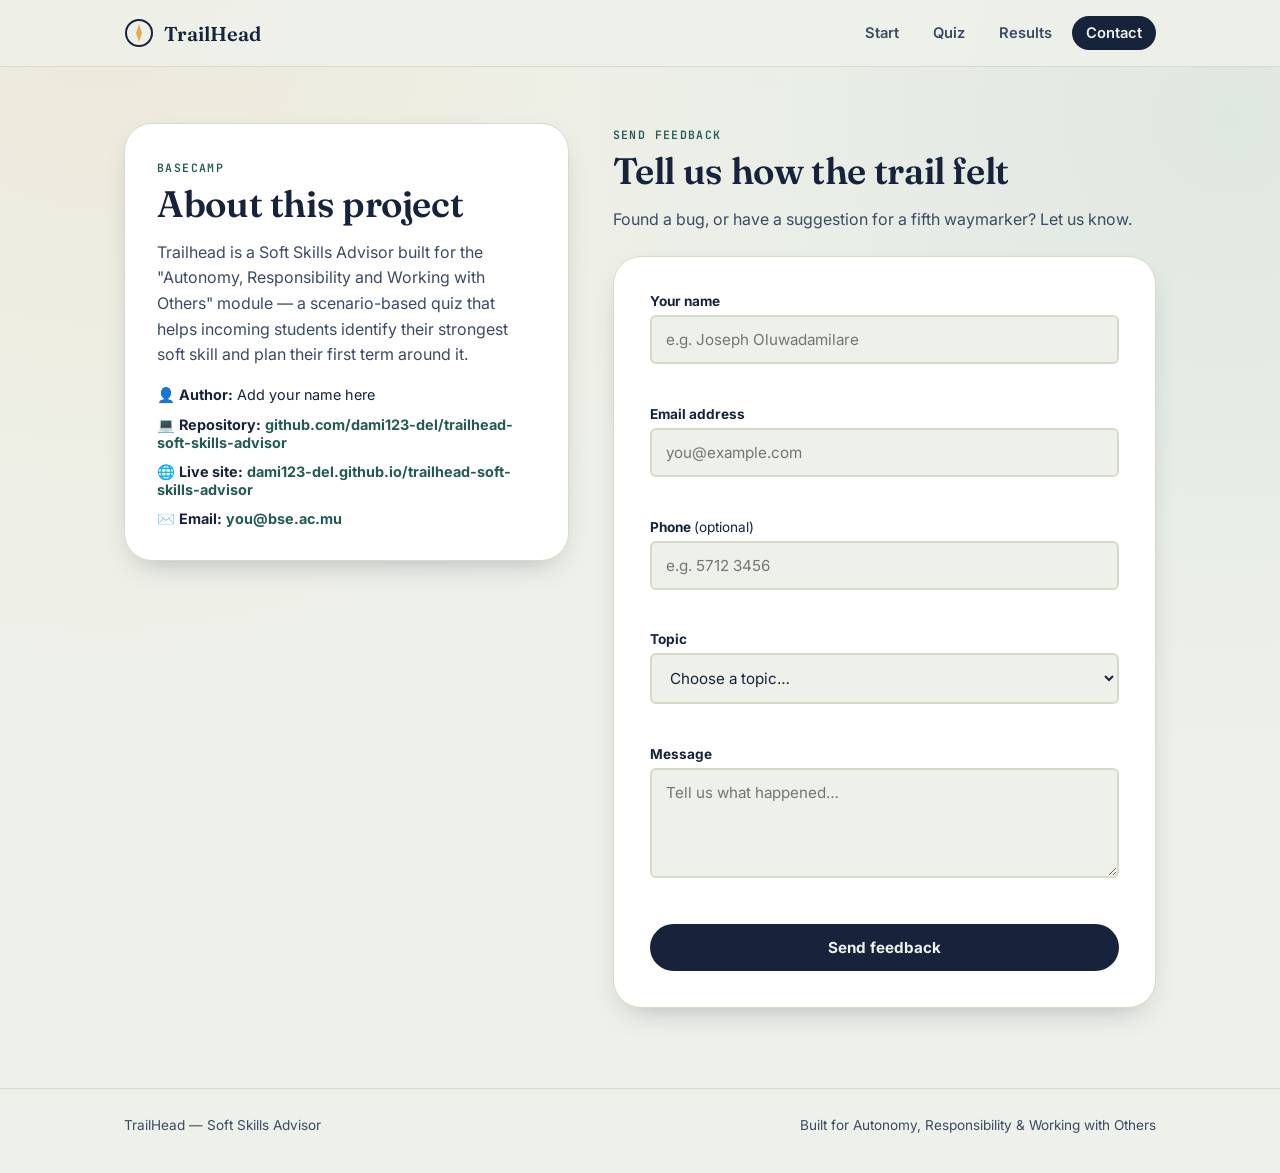
==== contact.html @ 991519ac "building an interactive website that help incoming students find thier strength" ====
<!DOCTYPE html>
<html lang="en">
<head>
<meta charset="UTF-8" />
<meta name="viewport" content="width=device-width, initial-scale=1.0" />
<title>Contact — TrailHead Soft Skills Advisor</title>
<meta name="description" content="Get in touch or send feedback about the TrailHead Soft Skills Advisor." />
<link rel="icon" type="image/svg+xml" href="data:image/svg+xml,%3Csvg xmlns='http://www.w3.org/2000/svg' viewBox='0 0 30 30'%3E%3Ccircle cx='15' cy='15' r='13' fill='%2316233b'/%3E%3Cpath d='M15 6L18 15L15 24L12 15L15 6Z' fill='%23e3a857'/%3E%3C/svg%3E" />
<link rel="preconnect" href="https://fonts.googleapis.com">
<link rel="preconnect" href="https://fonts.gstatic.com" crossorigin>
<link href="https://fonts.googleapis.com/css2?family=Fraunces:opsz,wght@9..144,500;9..144,600;9..144,700&family=Inter:wght@400;600;700&family=JetBrains+Mono:wght@500;700&display=swap" rel="stylesheet">
<link rel="stylesheet" href="css/base.css" />
<link rel="stylesheet" href="css/contact.css" />
</head>
<body>

<header class="site-header">
  <div class="wrap">
    <a class="brand" href="index.html">
      <svg class="brand-mark" viewBox="0 0 30 30" fill="none" xmlns="http://www.w3.org/2000/svg" aria-hidden="true">
        <circle cx="15" cy="15" r="13" stroke="#16233b" stroke-width="2"/>
        <path d="M15 6L18 15L15 24L12 15L15 6Z" fill="#e3a857"/>
      </svg>
      TrailHead
    </a>
    <nav class="site-nav" aria-label="Primary">
      <a href="index.html">Start</a>
      <a href="quiz.html">Quiz</a>
      <a href="results.html">Results</a>
      <a href="contact.html" aria-current="page">Contact</a>
    </nav>
  </div>
</header>

<main class="wrap">
  <section class="contact-grid">

    <div class="author-card fade-up" style="--delay:0s;">
      <span class="eyebrow">Basecamp</span>
      <h2 style="margin-top:8px;">About this project</h2>
      <p>
        Trailhead is a Soft Skills Advisor built for the "Autonomy, Responsibility and
        Working with Others" module — a scenario-based quiz that helps incoming
        students identify their strongest soft skill and plan their first term around it.
      </p>
      <ul>
        <li>👤 <strong>Author:</strong> <span id="authorName">Add your name here</span></li>
        <li>💻 <strong>Repository:</strong> <a href="https://github.com/dami123-del/trailhead-soft-skills-advisor" target="_blank" rel="noopener">github.com/dami123-del/trailhead-soft-skills-advisor</a></li>
        <li>🌐 <strong>Live site:</strong> <a href="https://dami123-del.github.io/trailhead-soft-skills-advisor/" target="_blank" rel="noopener">dami123-del.github.io/trailhead-soft-skills-advisor</a></li>
        <li>✉️ <strong>Email:</strong> <a href="mailto:you@bse.ac.mu">you@bse.ac.mu</a></li>
      </ul>
    </div>

    <div class="fade-up" style="--delay:0.15s;">
      <span class="eyebrow">Send feedback</span>
      <h2 style="margin-top:8px;">Tell us how the trail felt</h2>
      <p style="margin-bottom:24px;">Found a bug, or have a suggestion for a fifth waymarker? Let us know.</p>

      <form class="form-card" id="contactForm" novalidate>
        <div class="field" id="field-cname">
          <label for="cname">Your name</label>
          <input type="text" id="cname" name="cname" placeholder="e.g. Joseph Oluwadamilare" autocomplete="name" />
          <span class="error-message" role="alert"></span>
        </div>

        <div class="field" id="field-cemail">
          <label for="cemail">Email address</label>
          <input type="email" id="cemail" name="cemail" placeholder="you@example.com" autocomplete="email" />
          <span class="error-message" role="alert"></span>
        </div>

        <div class="field" id="field-cphone">
          <label for="cphone">Phone <span style="font-weight:400;">(optional)</span></label>
          <input type="tel" id="cphone" name="cphone" placeholder="e.g. 5712 3456" autocomplete="tel" />
          <span class="error-message" role="alert"></span>
        </div>

        <div class="field" id="field-csubject">
          <label for="csubject">Topic</label>
          <select id="csubject" name="csubject">
            <option value="">Choose a topic…</option>
            <option value="bug">Something's broken</option>
            <option value="idea">Feature idea</option>
            <option value="results">Question about my results</option>
            <option value="other">Other</option>
          </select>
          <span class="error-message" role="alert"></span>
        </div>

        <div class="field" id="field-cmessage">
          <label for="cmessage">Message</label>
          <textarea id="cmessage" name="cmessage" placeholder="Tell us what happened…"></textarea>
          <span class="error-message" role="alert"></span>
        </div>

        <button type="submit" class="btn btn-primary" style="width:100%;">Send feedback</button>
        <div class="form-status" id="contactStatus" role="status"></div>
      </form>
    </div>

  </section>
</main>

<footer class="site-footer">
  <div class="wrap">
    <span>TrailHead — Soft Skills Advisor</span>
    <span>Built for Autonomy, Responsibility &amp; Working with Others</span>
  </div>
</footer>

<script src="js/validation.js"></script>
<script src="js/contact.js"></script>
</body>
</html>
---- css/base.css ----
/* ==========================================================================
   BASE.CSS — shared across all four pages
   Loaded first by every page, before that page's own stylesheet. Holds only
   truly global concerns: design tokens, the reset, site chrome (header,
   nav, footer), typography, and buttons. Page-specific layout lives in
   landing.css / quiz.css / results.css / contact.css instead.
   ========================================================================== */

/* ---- Design tokens -------------------------------------------------- */
:root {
  /* Colour palette (named, not generic) */
  --ink: #16233b;          /* trail-night navy — primary text & dark surfaces */
  --ink-soft: #3c4a63;      /* secondary text on light surfaces */
  --paper: #eef1ea;         /* lichen paper — light section background */
  --paper-raised: #ffffff;  /* card surface on top of paper */
  --line: #d7d9c9;          /* hairline borders on paper */
  --amber: #e3a857;         /* waymarker amber — primary accent / CTAs */
  --amber-dark: #c78a3a;
  --moss: #2f7a6f;          /* growth moss — secondary accent, success state */
  --moss-dark: #235b53;
  --clay: #b5533c;          /* trail-clay — error / warning only, used sparingly */
  --clay-soft: #f4e2dc;

  /* Category colours (used on results radar + quiz tags) */
  --cat-communication: #e3a857;
  --cat-critical: #2f7a6f;
  --cat-time: #5b7fb5;
  --cat-leadership: #b5533c;

  /* Type scale */
  --font-display: "Fraunces", Georgia, serif;
  --font-body: "Inter", -apple-system, Segoe UI, sans-serif;
  --font-mono: "JetBrains Mono", "Courier New", monospace;

  /* Spacing / shape */
  --radius-s: 6px;
  --radius-m: 14px;
  --radius-l: 28px;
  --shadow-card: 0 12px 30px -14px rgba(22, 35, 59, 0.35);
  --ease: cubic-bezier(0.22, 1, 0.36, 1);
}

/* ---- Reset ------------------------------------------------------------ */
* { box-sizing: border-box; }
html { scroll-behavior: smooth; }
body {
  margin: 0;
  font-family: var(--font-body);
  color: var(--ink);
  background:
    radial-gradient(circle at 8% 0%, rgba(227, 168, 87, 0.10), transparent 42%),
    radial-gradient(circle at 96% 10%, rgba(47, 122, 111, 0.08), transparent 40%),
    var(--paper);
  -webkit-font-smoothing: antialiased;
}
img { max-width: 100%; display: block; }
button { font-family: inherit; cursor: pointer; }
a { color: inherit; }

/* ---- Shared entrance animation --------------------------------------
   Used on page load across all four pages. `--delay` lets a group of
   elements (e.g. the four category cards) cascade instead of popping in
   together, which is what turns a static layout into a sequenced moment.
   Lives in base.css (not a page file) because every page uses it. */
@keyframes fade-up {
  from { opacity: 0; transform: translateY(16px); }
  to   { opacity: 1; transform: translateY(0); }
}
.fade-up {
  animation: fade-up 0.6s var(--ease) both;
  animation-delay: var(--delay, 0s);
}

/* Respect reduced-motion preference across the whole site */
@media (prefers-reduced-motion: reduce) {
  *, *::before, *::after {
    animation-duration: 0.001ms !important;
    animation-iteration-count: 1 !important;
    transition-duration: 0.001ms !important;
    scroll-behavior: auto !important;
  }
}

/* Visible keyboard focus everywhere (accessibility floor) */
a:focus-visible, button:focus-visible, input:focus-visible,
textarea:focus-visible, select:focus-visible, [tabindex]:focus-visible {
  outline: 3px solid var(--amber-dark);
  outline-offset: 3px;
  border-radius: var(--radius-s);
}

/* ---- Layout shell ------------------------------------------------------ */
.wrap { max-width: 1080px; margin: 0 auto; padding: 0 24px; }

.site-header {
  position: sticky; top: 0; z-index: 40;
  background: rgba(238, 241, 234, 0.86);
  backdrop-filter: blur(10px);
  border-bottom: 1px solid var(--line);
}
.site-header .wrap {
  display: flex; align-items: center; justify-content: space-between;
  padding-top: 16px; padding-bottom: 16px;
}
.brand {
  display: flex; align-items: center; gap: 10px;
  font-family: var(--font-display);
  font-weight: 600; font-size: 1.25rem; text-decoration: none; color: var(--ink);
}
.brand-mark {
  width: 30px; height: 30px; flex-shrink: 0;
}
.site-nav { display: flex; gap: 6px; }
.site-nav a {
  position: relative; text-decoration: none; font-size: 0.92rem; font-weight: 600;
  color: var(--ink-soft); padding: 8px 14px; border-radius: 999px;
  transition: background 0.2s var(--ease), color 0.2s var(--ease);
}
.site-nav a::after {
  content: ""; position: absolute; left: 14px; right: 14px; bottom: 4px;
  height: 2px; background: var(--amber); border-radius: 2px;
  transform: scaleX(0); transform-origin: left;
  transition: transform 0.25s var(--ease);
}
.site-nav a:hover::after { transform: scaleX(1); }
.site-nav a:hover { color: var(--ink); }
.site-nav a[aria-current="page"] {
  background: var(--ink); color: var(--paper);
}
.site-nav a[aria-current="page"]::after { display: none; }

.site-footer {
  border-top: 1px solid var(--line);
  padding: 28px 0 40px;
  color: var(--ink-soft);
  font-size: 0.85rem;
}
.site-footer .wrap { display: flex; justify-content: space-between; flex-wrap: wrap; gap: 8px; }

/* ---- Typography --------------------------------------------------------- */
h1, h2, h3 { font-family: var(--font-display); margin: 0 0 0.4em; line-height: 1.08; letter-spacing: -0.01em; }
h1 { font-size: clamp(2.4rem, 5vw, 3.6rem); font-weight: 600; }
h2 { font-size: clamp(1.7rem, 3vw, 2.3rem); font-weight: 600; }
h3 { font-size: 1.2rem; font-weight: 600; }
p { line-height: 1.6; color: var(--ink-soft); }
.eyebrow {
  font-family: var(--font-mono); text-transform: uppercase; letter-spacing: 0.12em;
  font-size: 0.72rem; color: var(--moss-dark); font-weight: 600;
}

/* ---- Buttons --------------------------------------------------------- */
.btn {
  display: inline-flex; align-items: center; justify-content: center; gap: 8px;
  border: none; border-radius: 999px; padding: 14px 28px;
  font-weight: 700; font-size: 0.95rem; text-decoration: none;
  transition: transform 0.18s var(--ease), box-shadow 0.18s var(--ease), background 0.18s var(--ease);
}
.btn-primary {
  background: var(--ink); color: var(--paper); position: relative; overflow: hidden;
}
.btn-primary::before {
  content: ""; position: absolute; top: 0; left: -60%; width: 40%; height: 100%;
  background: linear-gradient(115deg, transparent, rgba(255,255,255,0.22), transparent);
  transform: skewX(-20deg); transition: left 0.55s var(--ease);
}
.btn-primary:hover::before { left: 130%; }
.btn-primary:hover { transform: translateY(-2px); box-shadow: 0 10px 22px -10px rgba(22,35,59,0.55); background: var(--moss-dark); }
.btn-primary:disabled { opacity: 0.45; cursor: not-allowed; transform: none; box-shadow: none; }
.btn-primary:disabled::before { display: none; }
.btn-ghost { background: transparent; color: var(--ink); border: 2px solid var(--ink); }
.btn-ghost:hover { background: var(--ink); color: var(--paper); }
.btn-amber { background: var(--amber); color: var(--ink); }
.btn-amber:hover { background: var(--amber-dark); transform: translateY(-2px); }
.btn:active { transform: translateY(0); }

/* ---- Responsive (chrome only) -------------------------------------------- */
@media (max-width: 560px) {
  .site-nav { display: none; }
}
---- css/contact.css ----
/* ==========================================================================
   CONTACT.CSS — contact.html only
   Loaded after base.css. Covers the two-column contact layout, the author
   info card, and the feedback form. The form block is the same one used in
   landing.css — duplicated intentionally so this file works standalone.
   ========================================================================== */

.contact-grid { display: grid; grid-template-columns: 0.9fr 1.1fr; gap: 44px; padding: 56px 0 80px; align-items: start; }
.author-card {
  background: var(--paper-raised); border: 1px solid var(--line); border-radius: var(--radius-l);
  padding: 32px; box-shadow: var(--shadow-card);
}
.author-card ul { list-style: none; padding: 0; margin: 18px 0 0; display: grid; gap: 12px; font-size: 0.9rem; }
.author-card ul a { text-decoration: none; font-weight: 700; color: var(--moss-dark); }
.author-card ul a:hover { text-decoration: underline; }

/* ---- Feedback form ---------------------------------------------------------
   Identical block also appears in landing.css for the preliminary details
   form — kept duplicated on purpose so each page's stylesheet stands alone. */
.form-card {
  background: var(--paper-raised); border: 1px solid var(--line);
  border-radius: var(--radius-l); padding: 36px; box-shadow: var(--shadow-card);
}
.field { margin-bottom: 22px; position: relative; }
.field label {
  display: block; font-weight: 700; font-size: 0.85rem; margin-bottom: 6px; color: var(--ink);
}
.field .hint { font-size: 0.78rem; color: var(--ink-soft); margin-top: 4px; }
.field input, .field textarea, .field select {
  width: 100%; padding: 13px 14px; border-radius: var(--radius-s);
  border: 2px solid var(--line); background: var(--paper); font-size: 0.95rem;
  font-family: inherit; color: var(--ink);
  transition: border-color 0.16s var(--ease), background 0.16s var(--ease), box-shadow 0.16s var(--ease);
}
.field textarea { resize: vertical; min-height: 110px; }
.field input:focus, .field textarea:focus, .field select:focus {
  outline: none; border-color: var(--ink); background: var(--paper-raised);
}
/* real-time validation state classes toggled by JS */
.field.is-valid input, .field.is-valid textarea { border-color: var(--moss); background: #f1f8f6; }
.field.is-invalid input, .field.is-invalid textarea { border-color: var(--clay); background: var(--clay-soft); }
.field .error-message {
  display: block; min-height: 1.1em; font-size: 0.78rem; color: var(--clay);
  margin-top: 6px; font-weight: 600;
  opacity: 0; transform: translateY(-4px);
  transition: opacity 0.18s var(--ease), transform 0.18s var(--ease);
}
.field.is-invalid .error-message { opacity: 1; transform: translateY(0); }
.field .valid-icon, .field .invalid-icon {
  position: absolute; right: 14px; top: 40px; opacity: 0; transition: opacity 0.15s var(--ease);
  font-size: 0.95rem;
}
.field.is-valid .valid-icon { opacity: 1; color: var(--moss); }
.field.is-invalid .invalid-icon { opacity: 1; color: var(--clay); }

.form-status {
  margin-top: 18px; padding: 12px 16px; border-radius: var(--radius-s);
  font-size: 0.85rem; font-weight: 600; display: none;
}
.form-status.show { display: block; }
.form-status.success { background: #eaf5f2; color: var(--moss-dark); }
.form-status.error { background: var(--clay-soft); color: var(--clay); }

/* ---- Responsive ------------------------------------------------------------ */
@media (max-width: 880px) {
  .contact-grid { grid-template-columns: 1fr; }
}
@media (max-width: 560px) {
  .form-card { padding: 24px; }
}
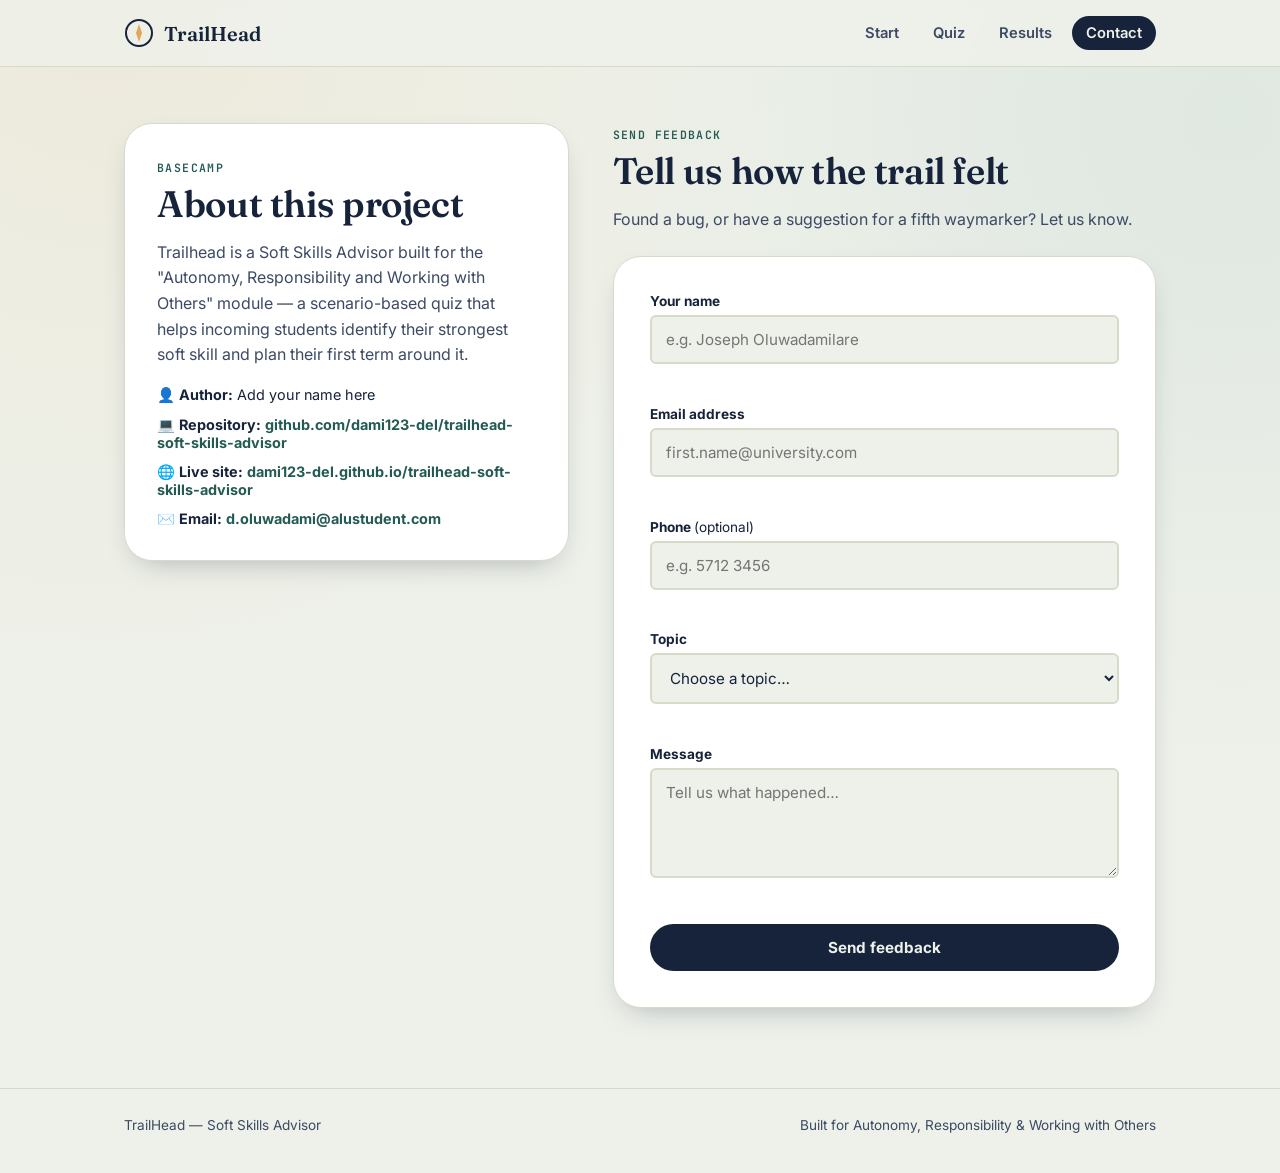
==== commit 3a81238d: "building an interactive website that help incoming students find thier strength" ====
--- a/contact.html
+++ b/contact.html
@@ -47,7 +47,7 @@
         <li>👤 <strong>Author:</strong> <span id="authorName">Add your name here</span></li>
         <li>💻 <strong>Repository:</strong> <a href="https://github.com/dami123-del/trailhead-soft-skills-advisor" target="_blank" rel="noopener">github.com/dami123-del/trailhead-soft-skills-advisor</a></li>
         <li>🌐 <strong>Live site:</strong> <a href="https://dami123-del.github.io/trailhead-soft-skills-advisor/" target="_blank" rel="noopener">dami123-del.github.io/trailhead-soft-skills-advisor</a></li>
-        <li>✉️ <strong>Email:</strong> <a href="mailto:you@bse.ac.mu">you@bse.ac.mu</a></li>
+        <li>✉️ <strong>Email:</strong> <a href="mailto:you@bse.ac.mu">d.oluwadami@alustudent.com</a></li>
       </ul>
     </div>
 
@@ -65,7 +65,7 @@
 
         <div class="field" id="field-cemail">
           <label for="cemail">Email address</label>
-          <input type="email" id="cemail" name="cemail" placeholder="you@example.com" autocomplete="email" />
+          <input type="email" id="cemail" name="cemail" placeholder="first.name@university.com" autocomplete="email" />
           <span class="error-message" role="alert"></span>
         </div>
 
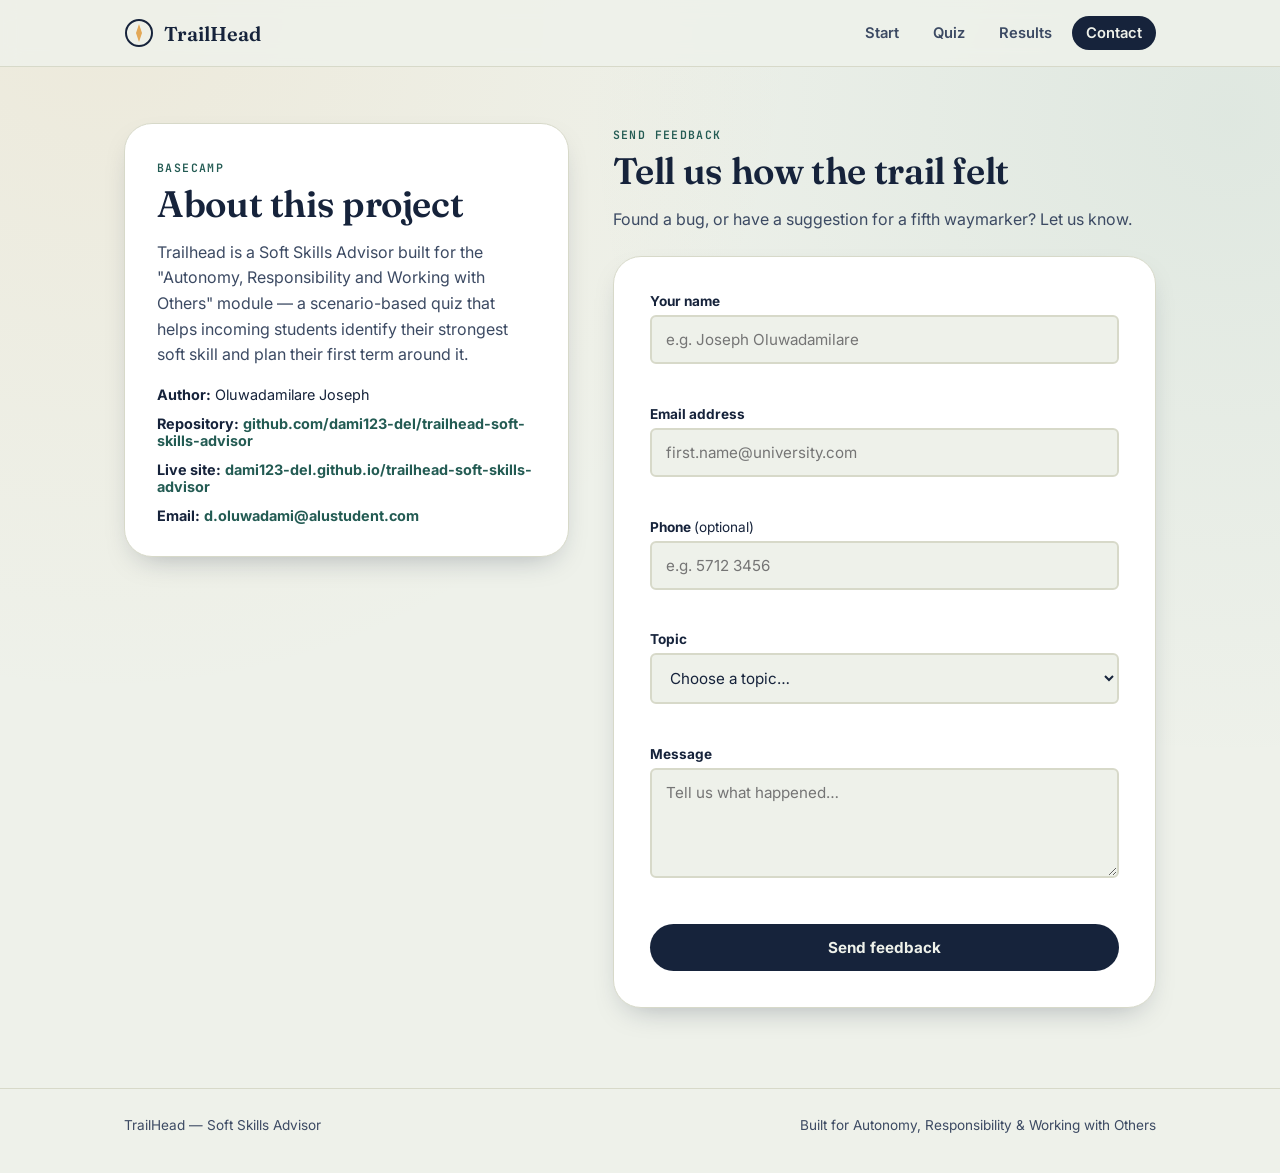
==== commit 27e43618: "making some changes" ====
--- a/contact.html
+++ b/contact.html
@@ -23,7 +23,12 @@
       </svg>
       TrailHead
     </a>
-    <nav class="site-nav" aria-label="Primary">
+    <button class="hamburger-btn" id="hamburger" aria-label="Toggle navigation" aria-expanded="false">
+      <span class="hamburger-line"></span>
+      <span class="hamburger-line"></span>
+      <span class="hamburger-line"></span>
+    </button>
+    <nav class="site-nav" id="site-nav" aria-label="Primary">
       <a href="index.html">Start</a>
       <a href="quiz.html">Quiz</a>
       <a href="results.html">Results</a>
@@ -44,10 +49,10 @@
         students identify their strongest soft skill and plan their first term around it.
       </p>
       <ul>
-        <li>👤 <strong>Author:</strong> <span id="authorName">Add your name here</span></li>
-        <li>💻 <strong>Repository:</strong> <a href="https://github.com/dami123-del/trailhead-soft-skills-advisor" target="_blank" rel="noopener">github.com/dami123-del/trailhead-soft-skills-advisor</a></li>
-        <li>🌐 <strong>Live site:</strong> <a href="https://dami123-del.github.io/trailhead-soft-skills-advisor/" target="_blank" rel="noopener">dami123-del.github.io/trailhead-soft-skills-advisor</a></li>
-        <li>✉️ <strong>Email:</strong> <a href="mailto:you@bse.ac.mu">d.oluwadami@alustudent.com</a></li>
+        <li> <strong>Author:</strong> <span id="authorName">Oluwadamilare Joseph</span></li>
+        <li> <strong>Repository:</strong> <a href="https://github.com/dami123-del/trailhead-soft-skills-advisor" target="_blank" rel="noopener">github.com/dami123-del/trailhead-soft-skills-advisor</a></li>
+        <li> <strong>Live site:</strong> <a href="https://dami123-del.github.io/trailhead-soft-skills-advisor/" target="_blank" rel="noopener">dami123-del.github.io/trailhead-soft-skills-advisor</a></li>
+        <li> <strong>Email:</strong> <a href="mailto:you@bse.ac.mu">d.oluwadami@alustudent.com</a></li>
       </ul>
     </div>
 
@@ -110,5 +115,6 @@
 
 <script src="js/validation.js"></script>
 <script src="js/contact.js"></script>
+<script src="js/hamburger.js"></script>
 </body>
 </html>
--- a/css/base.css
+++ b/css/base.css
@@ -173,7 +173,63 @@
 .btn-amber:hover { background: var(--amber-dark); transform: translateY(-2px); }
 .btn:active { transform: translateY(0); }
 
+/* ---- Hamburger menu -------------------------------------------------------- */
+.hamburger-btn {
+  display: none; flex-direction: column; gap: 5px;
+  background: none; border: none; padding: 8px;
+  cursor: pointer; position: relative; z-index: 50;
+}
+.hamburger-line {
+  width: 24px; height: 2px; background: var(--ink);
+  border-radius: 2px; transition: all 0.3s var(--ease);
+  transform-origin: center;
+}
+.hamburger-btn[aria-expanded="true"] .hamburger-line:nth-child(1) {
+  transform: rotate(45deg) translateY(10px);
+}
+.hamburger-btn[aria-expanded="true"] .hamburger-line:nth-child(2) {
+  opacity: 0;
+}
+.hamburger-btn[aria-expanded="true"] .hamburger-line:nth-child(3) {
+  transform: rotate(-45deg) translateY(-10px);
+}
+
 /* ---- Responsive (chrome only) -------------------------------------------- */
 @media (max-width: 560px) {
-  .site-nav { display: none; }
-}
+  .site-header .wrap {
+    flex-wrap: wrap;
+  }
+  .hamburger-btn {
+    display: flex;
+  }
+  .site-nav {
+    width: 100%;
+    display: none;
+    flex-direction: column;
+    gap: 0;
+    order: 3;
+    background: var(--paper-raised);
+    border-top: 1px solid var(--line);
+    padding: 16px 0;
+  }
+  .site-nav.active {
+    display: flex;
+  }
+  .site-nav a {
+    width: 100%;
+    padding: 14px 24px;
+    border-radius: 0;
+    color: var(--ink-soft);
+  }
+  .site-nav a:hover {
+    background: var(--paper);
+    color: var(--ink);
+  }
+  .site-nav a[aria-current="page"] {
+    background: var(--ink);
+    color: var(--paper);
+  }
+  .site-nav a::after {
+    display: none;
+  }
+}
